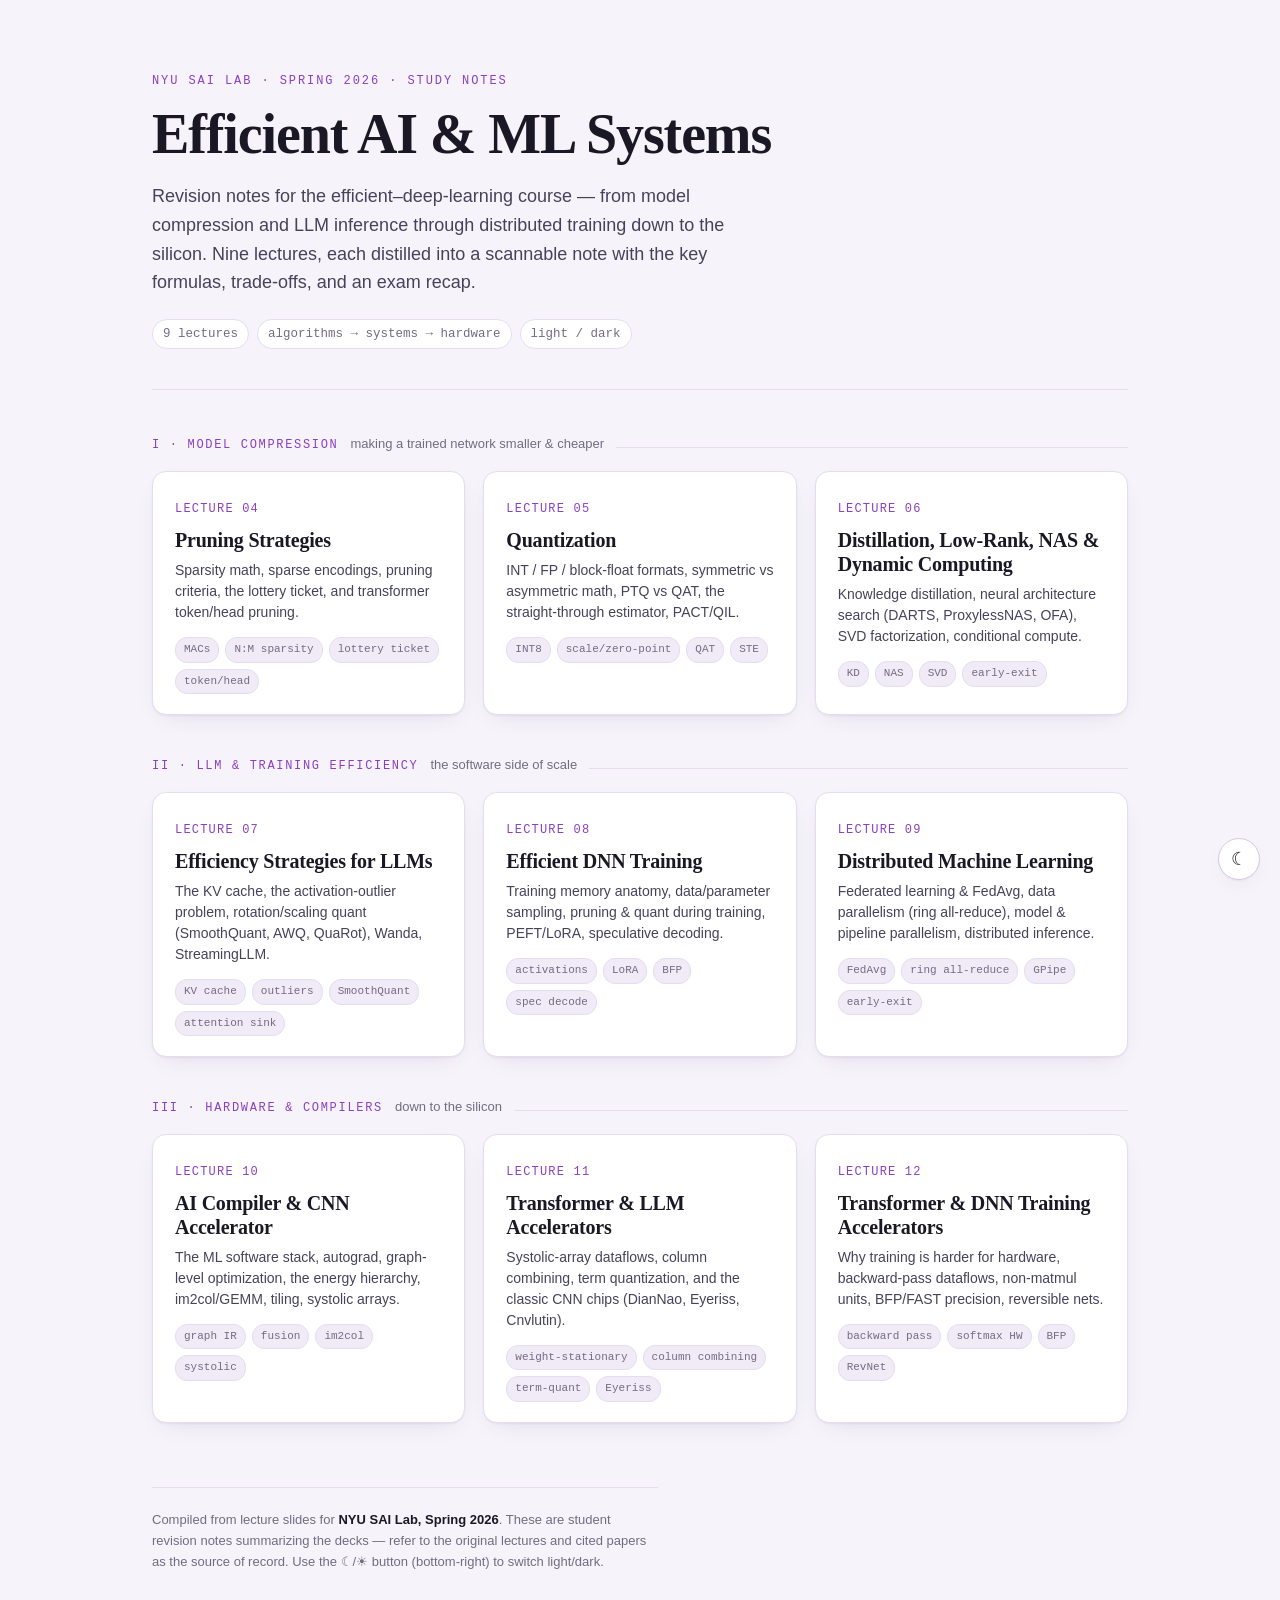
==== index.html @ 50478250 "Add Efficient AI & ML Systems study notes (Lectures 04-12) Nine self-contained HTML study notes with" ====
<!doctype html>
<html lang="en">
<head>
<meta charset="utf-8">
<meta name="viewport" content="width=device-width, initial-scale=1">
<title>Efficient AI Systems — Study Notes</title>
<link rel="stylesheet" href="style.css">
<style>
  .grp { margin: 40px 0 16px; display: flex; align-items: baseline; gap: 12px; }
  .grp .gl {
    font-family: var(--mono); font-size: 12px; letter-spacing: .14em; text-transform: uppercase;
    color: var(--accent-2);
  }
  .grp .gd { font-size: 13px; color: var(--muted); }
  .grp::after { content: ""; flex: 1; height: 1px; background: var(--border); }
  .foot { margin-top: 64px; padding-top: 22px; border-top: 1px solid var(--border); font-size: 13px; color: var(--muted); max-width: 70ch; }
</style>
</head>
<body>
<div class="index-wrap">
  <header class="index-hero">
    <p class="eyebrow">NYU SAI Lab · Spring 2026 · Study Notes</p>
    <h1>Efficient AI &amp; ML Systems</h1>
    <p class="sub">Revision notes for the efficient–deep-learning course — from model compression and LLM inference through distributed training down to the silicon. Nine lectures, each distilled into a scannable note with the key formulas, trade-offs, and an exam recap.</p>
    <div class="meta-row">
      <span class="chip">9 lectures</span>
      <span class="chip">algorithms → systems → hardware</span>
      <span class="chip">light / dark</span>
    </div>
  </header>

  <div class="grp"><span class="gl">I · Model Compression</span><span class="gd">making a trained network smaller &amp; cheaper</span></div>
  <div class="lec-grid">
    <a class="lec-card" href="lecture-04.html">
      <span class="lnum">Lecture 04</span>
      <h3>Pruning Strategies</h3>
      <p>Sparsity math, sparse encodings, pruning criteria, the lottery ticket, and transformer token/head pruning.</p>
      <div class="topics"><span>MACs</span><span>N:M sparsity</span><span>lottery ticket</span><span>token/head</span></div>
    </a>
    <a class="lec-card" href="lecture-05.html">
      <span class="lnum">Lecture 05</span>
      <h3>Quantization</h3>
      <p>INT / FP / block-float formats, symmetric vs asymmetric math, PTQ vs QAT, the straight-through estimator, PACT/QIL.</p>
      <div class="topics"><span>INT8</span><span>scale/zero-point</span><span>QAT</span><span>STE</span></div>
    </a>
    <a class="lec-card" href="lecture-06.html">
      <span class="lnum">Lecture 06</span>
      <h3>Distillation, Low-Rank, NAS &amp; Dynamic Computing</h3>
      <p>Knowledge distillation, neural architecture search (DARTS, ProxylessNAS, OFA), SVD factorization, conditional compute.</p>
      <div class="topics"><span>KD</span><span>NAS</span><span>SVD</span><span>early-exit</span></div>
    </a>
  </div>

  <div class="grp"><span class="gl">II · LLM &amp; Training Efficiency</span><span class="gd">the software side of scale</span></div>
  <div class="lec-grid">
    <a class="lec-card" href="lecture-07.html">
      <span class="lnum">Lecture 07</span>
      <h3>Efficiency Strategies for LLMs</h3>
      <p>The KV cache, the activation-outlier problem, rotation/scaling quant (SmoothQuant, AWQ, QuaRot), Wanda, StreamingLLM.</p>
      <div class="topics"><span>KV cache</span><span>outliers</span><span>SmoothQuant</span><span>attention sink</span></div>
    </a>
    <a class="lec-card" href="lecture-08.html">
      <span class="lnum">Lecture 08</span>
      <h3>Efficient DNN Training</h3>
      <p>Training memory anatomy, data/parameter sampling, pruning &amp; quant during training, PEFT/LoRA, speculative decoding.</p>
      <div class="topics"><span>activations</span><span>LoRA</span><span>BFP</span><span>spec decode</span></div>
    </a>
    <a class="lec-card" href="lecture-09.html">
      <span class="lnum">Lecture 09</span>
      <h3>Distributed Machine Learning</h3>
      <p>Federated learning &amp; FedAvg, data parallelism (ring all-reduce), model &amp; pipeline parallelism, distributed inference.</p>
      <div class="topics"><span>FedAvg</span><span>ring all-reduce</span><span>GPipe</span><span>early-exit</span></div>
    </a>
  </div>

  <div class="grp"><span class="gl">III · Hardware &amp; Compilers</span><span class="gd">down to the silicon</span></div>
  <div class="lec-grid">
    <a class="lec-card" href="lecture-10.html">
      <span class="lnum">Lecture 10</span>
      <h3>AI Compiler &amp; CNN Accelerator</h3>
      <p>The ML software stack, autograd, graph-level optimization, the energy hierarchy, im2col/GEMM, tiling, systolic arrays.</p>
      <div class="topics"><span>graph IR</span><span>fusion</span><span>im2col</span><span>systolic</span></div>
    </a>
    <a class="lec-card" href="lecture-11.html">
      <span class="lnum">Lecture 11</span>
      <h3>Transformer &amp; LLM Accelerators</h3>
      <p>Systolic-array dataflows, column combining, term quantization, and the classic CNN chips (DianNao, Eyeriss, Cnvlutin).</p>
      <div class="topics"><span>weight-stationary</span><span>column combining</span><span>term-quant</span><span>Eyeriss</span></div>
    </a>
    <a class="lec-card" href="lecture-12.html">
      <span class="lnum">Lecture 12</span>
      <h3>Transformer &amp; DNN Training Accelerators</h3>
      <p>Why training is harder for hardware, backward-pass dataflows, non-matmul units, BFP/FAST precision, reversible nets.</p>
      <div class="topics"><span>backward pass</span><span>softmax HW</span><span>BFP</span><span>RevNet</span></div>
    </a>
  </div>

  <p class="foot">
    Compiled from lecture slides for <strong>NYU SAI Lab, Spring 2026</strong>. These are student revision notes summarizing the decks — refer to the original lectures and cited papers as the source of record. Use the ☾/☀ button (bottom-right) to switch light/dark.
  </p>
</div>
<script src="theme.js"></script>
</body>
</html>
---- style.css ----
/* ============================================================
   ML Systems Study Notes — shared stylesheet
   NYU SAI Lab · Spring 2026
   ============================================================ */

:root {
  --bg: #f6f4fa;
  --surface: #ffffff;
  --surface-2: #f0ebf7;
  --ink: #1b1826;
  --ink-soft: #47425a;
  --muted: #726c82;
  --border: #e4ddef;
  --border-strong: #d3c9e5;
  --accent: #57068c;
  --accent-2: #8b3fc0;
  --accent-wash: #f3ecfa;
  --good: #157a52;
  --good-wash: #e7f5ee;
  --bad: #b8362a;
  --bad-wash: #fbecea;
  --warn: #9a6608;
  --warn-wash: #fbf2e2;
  --code-bg: #f4f1f9;
  --shadow: 0 1px 2px rgba(30,10,60,.05), 0 8px 24px -12px rgba(60,20,110,.18);
  --serif: "Charter", "Bitstream Charter", "Sitka Text", Cambria, "PT Serif", Georgia, serif;
  --sans: -apple-system, BlinkMacSystemFont, "Segoe UI", Roboto, "Helvetica Neue", Arial, sans-serif;
  --mono: ui-monospace, "SF Mono", "JetBrains Mono", Menlo, Consolas, monospace;
}
@media (prefers-color-scheme: dark) {
  :root {
    --bg: #120f19; --surface: #1b1725; --surface-2: #241f33; --ink: #ece8f4;
    --ink-soft: #bcb5cc; --muted: #8b8499; --border: #2e2740; --border-strong: #3d3453;
    --accent: #c79ae8; --accent-2: #a875d6; --accent-wash: #241a33;
    --good: #54c790; --good-wash: #16281f; --bad: #f0796c; --bad-wash: #2c1a18;
    --warn: #e2ab52; --warn-wash: #2a2113; --code-bg: #221d30;
    --shadow: 0 1px 2px rgba(0,0,0,.3), 0 12px 30px -14px rgba(0,0,0,.6);
  }
}
:root[data-theme="light"] {
  --bg: #f6f4fa; --surface: #ffffff; --surface-2: #f0ebf7; --ink: #1b1826;
  --ink-soft: #47425a; --muted: #726c82; --border: #e4ddef; --border-strong: #d3c9e5;
  --accent: #57068c; --accent-2: #8b3fc0; --accent-wash: #f3ecfa;
  --good: #157a52; --good-wash: #e7f5ee; --bad: #b8362a; --bad-wash: #fbecea;
  --warn: #9a6608; --warn-wash: #fbf2e2; --code-bg: #f4f1f9;
  --shadow: 0 1px 2px rgba(30,10,60,.05), 0 8px 24px -12px rgba(60,20,110,.18);
}
:root[data-theme="dark"] {
  --bg: #120f19; --surface: #1b1725; --surface-2: #241f33; --ink: #ece8f4;
  --ink-soft: #bcb5cc; --muted: #8b8499; --border: #2e2740; --border-strong: #3d3453;
  --accent: #c79ae8; --accent-2: #a875d6; --accent-wash: #241a33;
  --good: #54c790; --good-wash: #16281f; --bad: #f0796c; --bad-wash: #2c1a18;
  --warn: #e2ab52; --warn-wash: #2a2113; --code-bg: #221d30;
  --shadow: 0 1px 2px rgba(0,0,0,.3), 0 12px 30px -14px rgba(0,0,0,.6);
}

* { box-sizing: border-box; }
html { scroll-behavior: smooth; }
@media (prefers-reduced-motion: reduce) { html { scroll-behavior: auto; } }
body {
  margin: 0; background: var(--bg); color: var(--ink);
  font-family: var(--sans); line-height: 1.6; -webkit-font-smoothing: antialiased;
}

/* ---------- Layout ---------- */
.wrap {
  display: grid; grid-template-columns: 232px minmax(0, 1fr);
  gap: 48px; max-width: 1140px; margin: 0 auto; padding: 0 32px 96px;
}
main { padding-top: 40px; max-width: 760px; }

/* ---------- Table of contents ---------- */
nav.toc {
  position: sticky; top: 0; align-self: start; height: 100vh; overflow-y: auto;
  padding: 28px 0 40px; font-size: 13px;
}
nav.toc a.home {
  display: inline-block; font-family: var(--mono); font-size: 12px; color: var(--muted);
  text-decoration: none; margin-bottom: 18px; padding: 5px 0; border: none;
}
nav.toc a.home:hover { color: var(--accent); }
nav.toc .brand {
  font-family: var(--serif); font-weight: 700; color: var(--accent);
  font-size: 15px; letter-spacing: .01em; margin-bottom: 20px; line-height: 1.3;
}
nav.toc a {
  display: block; color: var(--muted); text-decoration: none;
  padding: 5px 0 5px 14px; border-left: 2px solid var(--border);
  transition: color .15s, border-color .15s;
}
nav.toc a:hover { color: var(--accent); border-left-color: var(--accent-2); }
nav.toc a .n {
  font-family: var(--mono); font-size: 11px; color: var(--accent-2);
  margin-right: 7px; font-variant-numeric: tabular-nums;
}
nav.toc a.sub { padding-left: 30px; font-size: 12px; border-left-color: transparent; }

/* ---------- Masthead ---------- */
header.mast { margin-bottom: 44px; }
.eyebrow {
  font-family: var(--mono); font-size: 12px; letter-spacing: .16em;
  text-transform: uppercase; color: var(--accent-2); margin: 0 0 14px;
}
header.mast h1 {
  font-family: var(--serif); font-weight: 700; font-size: clamp(30px, 5vw, 44px);
  line-height: 1.08; margin: 0 0 16px; letter-spacing: -.01em; text-wrap: balance;
}
header.mast .sub { font-size: 17px; color: var(--ink-soft); max-width: 62ch; margin: 0 0 20px; }
.meta-row { display: flex; flex-wrap: wrap; gap: 8px; font-size: 12.5px; }
.chip {
  font-family: var(--mono); background: var(--surface); border: 1px solid var(--border);
  color: var(--muted); padding: 4px 10px; border-radius: 20px;
}

/* ---------- Sections ---------- */
section { margin-top: 56px; scroll-margin-top: 24px; }
.sec-head { display: flex; align-items: baseline; gap: 14px; margin-bottom: 8px; }
.sec-head .num {
  font-family: var(--mono); font-size: 14px; font-weight: 600; color: #fff;
  background: var(--accent); width: 30px; height: 30px; border-radius: 8px;
  display: grid; place-items: center; flex: none; box-shadow: var(--shadow);
}
:root[data-theme="dark"] .sec-head .num { color: #1b1725; }
@media (prefers-color-scheme: dark) { :root:not([data-theme="light"]) .sec-head .num { color: #1b1725; } }
h2 {
  font-family: var(--serif); font-size: 27px; font-weight: 700; margin: 0;
  letter-spacing: -.01em; line-height: 1.15; text-wrap: balance;
}
.sec-head + .lede { color: var(--ink-soft); font-size: 16px; margin: 4px 0 24px 44px; }
h3 {
  font-family: var(--sans); font-size: 18px; font-weight: 650; margin: 34px 0 10px;
  letter-spacing: -.005em; color: var(--ink);
}
h3 .tag {
  font-family: var(--mono); font-size: 11px; font-weight: 500; color: var(--accent-2);
  background: var(--accent-wash); padding: 2px 8px; border-radius: 5px; margin-left: 8px;
  vertical-align: middle; letter-spacing: .02em;
}
p { margin: 12px 0; }
a.cite { color: var(--accent); text-decoration: none; border-bottom: 1px dotted var(--accent-2); }
strong { font-weight: 650; color: var(--ink); }
em.term { font-style: normal; font-weight: 600; color: var(--accent); }

ul.clean { list-style: none; padding: 0; margin: 14px 0; }
ul.clean > li { position: relative; padding-left: 22px; margin: 9px 0; color: var(--ink-soft); }
ul.clean > li::before {
  content: ""; position: absolute; left: 4px; top: 11px; width: 6px; height: 6px;
  border-radius: 50%; background: var(--accent-2);
}
ul.clean > li strong { color: var(--ink); }

/* ---------- Formula block ---------- */
.formula {
  background: var(--code-bg); border: 1px solid var(--border); border-radius: 10px;
  padding: 16px 18px; margin: 18px 0; font-family: var(--mono); font-size: 15px;
  overflow-x: auto; display: flex; align-items: center; gap: 14px;
}
.formula .eq { color: var(--ink); white-space: nowrap; }
.formula .lbl {
  font-family: var(--sans); font-size: 12px; color: var(--muted);
  margin-left: auto; text-align: right; white-space: nowrap;
}
.formula sub, .formula sup { font-size: .72em; }
var { font-style: italic; font-family: var(--serif); }

/* ---------- Callouts ---------- */
.call {
  border-radius: 10px; padding: 14px 18px; margin: 18px 0;
  border: 1px solid var(--border); background: var(--surface); box-shadow: var(--shadow);
}
.call .k {
  font-family: var(--mono); font-size: 11px; letter-spacing: .1em; text-transform: uppercase;
  display: block; margin-bottom: 6px; font-weight: 600;
}
.call p:first-of-type { margin-top: 0; }
.call p:last-child { margin-bottom: 0; }
.call.key { border-left: 3px solid var(--accent); }
.call.key .k { color: var(--accent); }
.call.good { border-left: 3px solid var(--good); background: var(--good-wash); }
.call.good .k { color: var(--good); }
.call.bad { border-left: 3px solid var(--bad); background: var(--bad-wash); }
.call.bad .k { color: var(--bad); }
.call.warn { border-left: 3px solid var(--warn); background: var(--warn-wash); }
.call.warn .k { color: var(--warn); }

/* ---------- Tables ---------- */
.tbl-scroll { overflow-x: auto; margin: 20px 0; border-radius: 10px; border: 1px solid var(--border); box-shadow: var(--shadow); }
table { border-collapse: collapse; width: 100%; font-size: 13.5px; background: var(--surface); }
th, td { text-align: left; padding: 11px 14px; border-bottom: 1px solid var(--border); vertical-align: top; }
thead th {
  background: var(--surface-2); color: var(--ink); font-weight: 650; font-size: 12px;
  letter-spacing: .02em; position: sticky; top: 0;
}
tbody tr:last-child td { border-bottom: none; }
td code, .formula code { font-family: var(--mono); }
td .mono { font-family: var(--mono); font-size: 12.5px; color: var(--accent); white-space: nowrap; }
tbody tr:hover { background: var(--surface-2); }

/* ---------- Sparsity-style spectrum bar ---------- */
.spectrum { margin: 22px 0; }
.spectrum .bar { display: flex; height: 12px; border-radius: 6px; overflow: hidden; border: 1px solid var(--border); }
.spectrum .bar span { flex: 1; }
.spectrum .labels { display: flex; margin-top: 8px; font-size: 11px; }
.spectrum .labels div { flex: 1; color: var(--muted); }
.spectrum .labels div b { display: block; color: var(--ink); font-size: 12px; font-family: var(--mono); }

/* ---------- Cards ---------- */
.cards { display: grid; grid-template-columns: repeat(auto-fit, minmax(210px, 1fr)); gap: 14px; margin: 20px 0; }
.card { background: var(--surface); border: 1px solid var(--border); border-radius: 12px; padding: 16px 18px; box-shadow: var(--shadow); }
.card .q { font-family: var(--serif); font-weight: 700; font-size: 16px; margin: 0 0 6px; color: var(--accent); }
.card p { margin: 0; font-size: 14px; color: var(--ink-soft); }

hr.rule { border: none; border-top: 1px solid var(--border); margin: 0; }
footer { margin-top: 64px; padding-top: 20px; border-top: 1px solid var(--border); font-size: 13px; color: var(--muted); }

/* ---------- Floating theme toggle ---------- */
#theme-toggle {
  position: fixed; bottom: 20px; right: 20px; z-index: 50;
  width: 42px; height: 42px; border-radius: 50%; cursor: pointer;
  border: 1px solid var(--border-strong); background: var(--surface); color: var(--ink);
  font-size: 18px; display: grid; place-items: center; box-shadow: var(--shadow);
  transition: transform .15s;
}
#theme-toggle:hover { transform: scale(1.08); }
#theme-toggle:focus-visible { outline: 2px solid var(--accent); outline-offset: 2px; }

/* ============================================================
   Index / landing page
   ============================================================ */
.index-wrap { max-width: 1040px; margin: 0 auto; padding: 0 32px 100px; }
.index-hero { padding: 72px 0 40px; border-bottom: 1px solid var(--border); margin-bottom: 44px; }
.index-hero h1 {
  font-family: var(--serif); font-weight: 700; font-size: clamp(34px, 6vw, 56px);
  line-height: 1.05; margin: 14px 0 18px; letter-spacing: -.02em; text-wrap: balance;
}
.index-hero .sub { font-size: 18px; color: var(--ink-soft); max-width: 60ch; margin: 0 0 22px; }

.lec-grid { display: grid; grid-template-columns: repeat(auto-fill, minmax(300px, 1fr)); gap: 18px; }
a.lec-card {
  display: block; text-decoration: none; color: inherit; position: relative;
  background: var(--surface); border: 1px solid var(--border); border-radius: 14px;
  padding: 22px 22px 20px; box-shadow: var(--shadow);
  transition: transform .16s, border-color .16s, box-shadow .16s;
  overflow: hidden;
}
a.lec-card::before {
  content: ""; position: absolute; left: 0; top: 0; bottom: 0; width: 3px;
  background: var(--accent); opacity: .0; transition: opacity .16s;
}
a.lec-card:hover { transform: translateY(-3px); border-color: var(--border-strong); }
a.lec-card:hover::before { opacity: 1; }
a.lec-card .lnum {
  font-family: var(--mono); font-size: 12px; color: var(--accent-2);
  letter-spacing: .1em; text-transform: uppercase;
}
a.lec-card h3 {
  font-family: var(--serif); font-size: 20px; font-weight: 700; margin: 8px 0 8px;
  color: var(--ink); line-height: 1.2; letter-spacing: -.01em;
}
a.lec-card p { margin: 0 0 14px; font-size: 14px; color: var(--ink-soft); line-height: 1.5; }
a.lec-card .topics { display: flex; flex-wrap: wrap; gap: 6px; }
a.lec-card .topics span {
  font-family: var(--mono); font-size: 11px; color: var(--muted);
  background: var(--surface-2); border: 1px solid var(--border); padding: 3px 8px; border-radius: 12px;
}

/* ---------- Responsive ---------- */
@media (max-width: 860px) {
  .wrap { grid-template-columns: 1fr; gap: 0; padding: 0 20px 64px; }
  nav.toc { display: none; }
  main { padding-top: 24px; }
  .index-wrap { padding: 0 20px 64px; }
  .index-hero { padding: 48px 0 32px; }
}
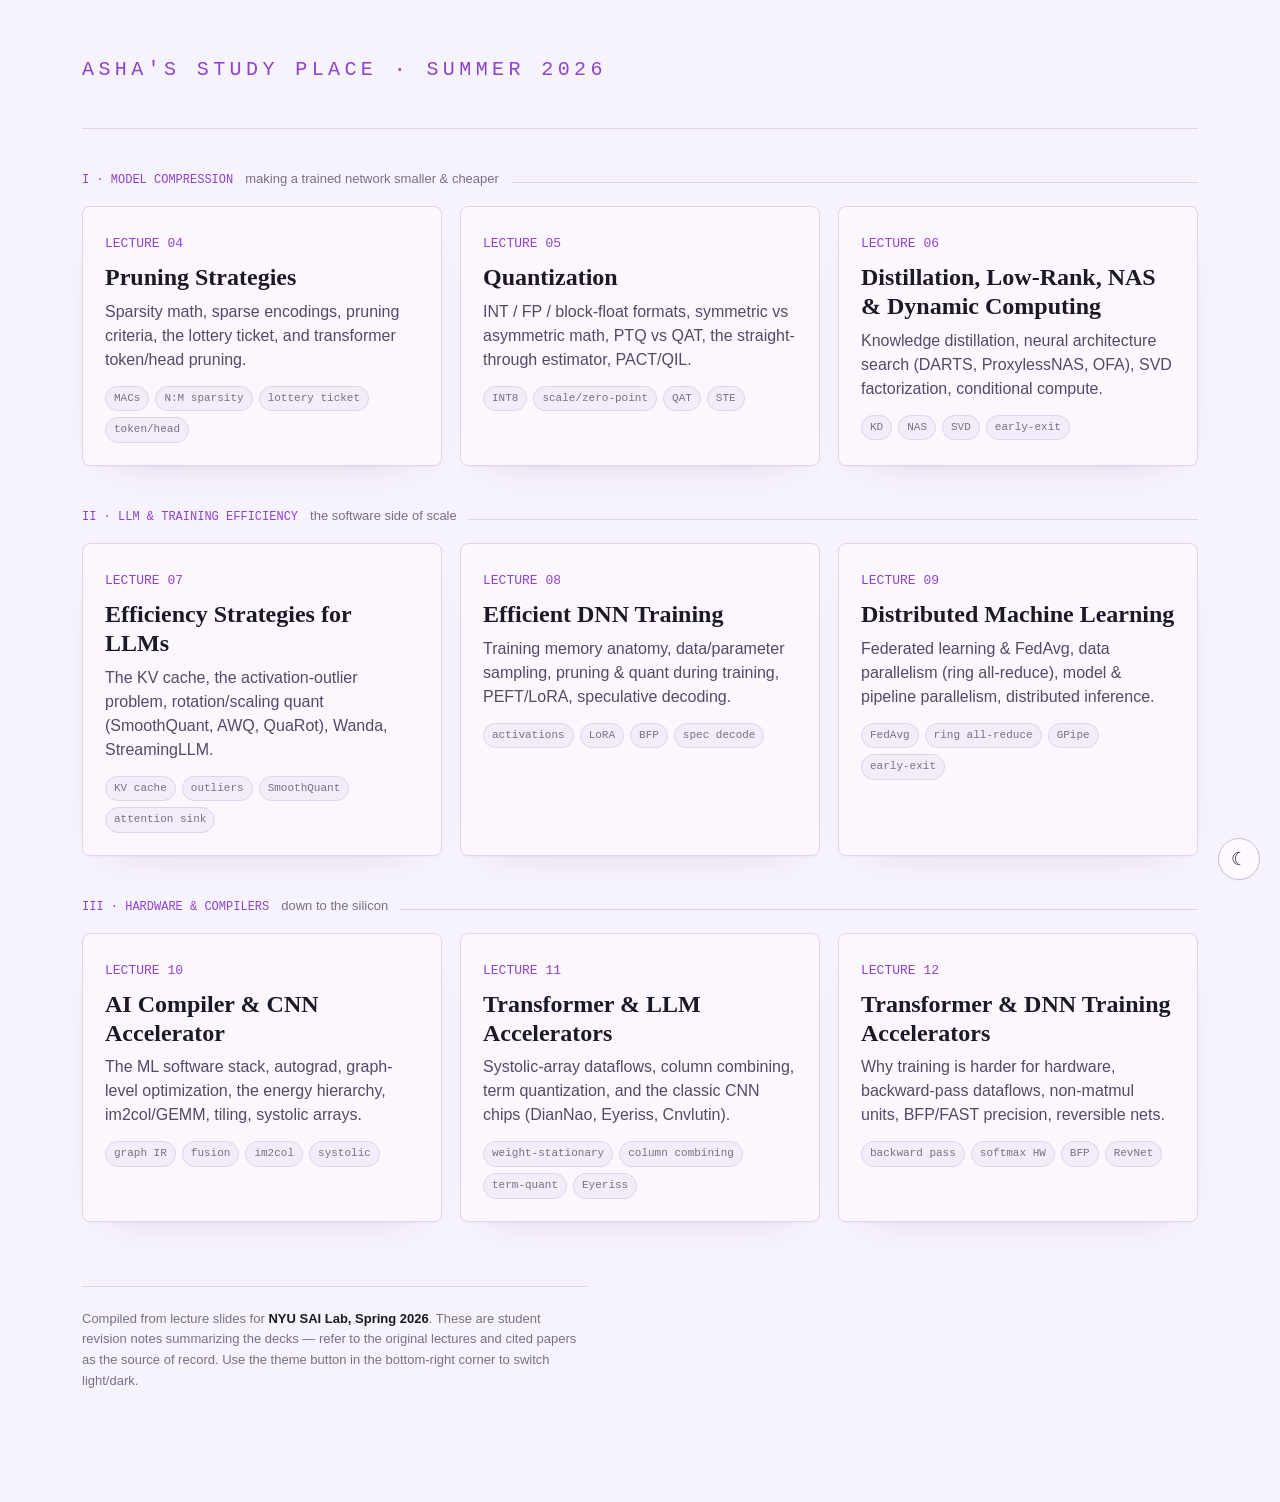
==== commit d23cbaaf: "Polish Asha study place site" ====
--- a/index.html
+++ b/index.html
@@ -3,12 +3,12 @@
 <head>
 <meta charset="utf-8">
 <meta name="viewport" content="width=device-width, initial-scale=1">
-<title>Efficient AI Systems — Study Notes</title>
+<title>Asha's Study Place — Efficient AI Systems</title>
 <link rel="stylesheet" href="style.css">
 <style>
   .grp { margin: 40px 0 16px; display: flex; align-items: baseline; gap: 12px; }
   .grp .gl {
-    font-family: var(--mono); font-size: 12px; letter-spacing: .14em; text-transform: uppercase;
+    font-family: var(--mono); font-size: 12px; letter-spacing: 0; text-transform: uppercase;
     color: var(--accent-2);
   }
   .grp .gd { font-size: 13px; color: var(--muted); }
@@ -19,14 +19,7 @@
 <body>
 <div class="index-wrap">
   <header class="index-hero">
-    <p class="eyebrow">NYU SAI Lab · Spring 2026 · Study Notes</p>
-    <h1>Efficient AI &amp; ML Systems</h1>
-    <p class="sub">Revision notes for the efficient–deep-learning course — from model compression and LLM inference through distributed training down to the silicon. Nine lectures, each distilled into a scannable note with the key formulas, trade-offs, and an exam recap.</p>
-    <div class="meta-row">
-      <span class="chip">9 lectures</span>
-      <span class="chip">algorithms → systems → hardware</span>
-      <span class="chip">light / dark</span>
-    </div>
+    <p class="eyebrow">Asha's Study Place · Summer 2026</p>
   </header>
 
   <div class="grp"><span class="gl">I · Model Compression</span><span class="gd">making a trained network smaller &amp; cheaper</span></div>
@@ -96,7 +89,7 @@
   </div>
 
   <p class="foot">
-    Compiled from lecture slides for <strong>NYU SAI Lab, Spring 2026</strong>. These are student revision notes summarizing the decks — refer to the original lectures and cited papers as the source of record. Use the ☾/☀ button (bottom-right) to switch light/dark.
+    Compiled from lecture slides for <strong>NYU SAI Lab, Spring 2026</strong>. These are student revision notes summarizing the decks — refer to the original lectures and cited papers as the source of record. Use the theme button in the bottom-right corner to switch light/dark.
   </p>
 </div>
 <script src="theme.js"></script>
--- a/style.css
+++ b/style.css
@@ -1,274 +1,673 @@
-/* ============================================================
-   ML Systems Study Notes — shared stylesheet
-   NYU SAI Lab · Spring 2026
-   ============================================================ */
+/* Asha's Study Place - shared stylesheet */
 
 :root {
-  --bg: #f6f4fa;
-  --surface: #ffffff;
-  --surface-2: #f0ebf7;
-  --ink: #1b1826;
-  --ink-soft: #47425a;
-  --muted: #726c82;
-  --border: #e4ddef;
-  --border-strong: #d3c9e5;
-  --accent: #57068c;
-  --accent-2: #8b3fc0;
-  --accent-wash: #f3ecfa;
-  --good: #157a52;
-  --good-wash: #e7f5ee;
-  --bad: #b8362a;
-  --bad-wash: #fbecea;
-  --warn: #9a6608;
-  --warn-wash: #fbf2e2;
-  --code-bg: #f4f1f9;
-  --shadow: 0 1px 2px rgba(30,10,60,.05), 0 8px 24px -12px rgba(60,20,110,.18);
+  --bg: #f7f3fc;
+  --surface: #fffaff;
+  --surface-2: #f0eaf8;
+  --ink: #1b1828;
+  --ink-soft: #514b65;
+  --muted: #777087;
+  --border: #dfd4ec;
+  --border-strong: #cbb8e2;
+  --accent: #5e009d;
+  --accent-2: #8e43cf;
+  --accent-wash: #eee4fa;
+  --good: #257354;
+  --good-wash: #e7f1eb;
+  --bad: #a14458;
+  --bad-wash: #f4e6eb;
+  --warn: #906714;
+  --warn-wash: #f5edd8;
+  --code-bg: #f0eaf7;
+  --shadow: 0 1px 2px rgba(47, 25, 80, .04), 0 18px 42px -34px rgba(65, 29, 105, .28);
   --serif: "Charter", "Bitstream Charter", "Sitka Text", Cambria, "PT Serif", Georgia, serif;
   --sans: -apple-system, BlinkMacSystemFont, "Segoe UI", Roboto, "Helvetica Neue", Arial, sans-serif;
   --mono: ui-monospace, "SF Mono", "JetBrains Mono", Menlo, Consolas, monospace;
 }
+
 @media (prefers-color-scheme: dark) {
   :root {
-    --bg: #120f19; --surface: #1b1725; --surface-2: #241f33; --ink: #ece8f4;
-    --ink-soft: #bcb5cc; --muted: #8b8499; --border: #2e2740; --border-strong: #3d3453;
-    --accent: #c79ae8; --accent-2: #a875d6; --accent-wash: #241a33;
-    --good: #54c790; --good-wash: #16281f; --bad: #f0796c; --bad-wash: #2c1a18;
-    --warn: #e2ab52; --warn-wash: #2a2113; --code-bg: #221d30;
-    --shadow: 0 1px 2px rgba(0,0,0,.3), 0 12px 30px -14px rgba(0,0,0,.6);
+    --bg: #171321;
+    --surface: #211b2e;
+    --surface-2: #2c243d;
+    --ink: #f4effb;
+    --ink-soft: #d2c7e0;
+    --muted: #a79bb8;
+    --border: #3a304d;
+    --border-strong: #55436f;
+    --accent: #cf9cff;
+    --accent-2: #a968e8;
+    --accent-wash: #322342;
+    --good: #8bd7a8;
+    --good-wash: #1f3528;
+    --bad: #ef8aa1;
+    --bad-wash: #3b222c;
+    --warn: #e8c870;
+    --warn-wash: #342b18;
+    --code-bg: #2a2238;
+    --shadow: 0 1px 2px rgba(0, 0, 0, .35), 0 18px 36px -24px rgba(0, 0, 0, .7);
   }
 }
+
 :root[data-theme="light"] {
-  --bg: #f6f4fa; --surface: #ffffff; --surface-2: #f0ebf7; --ink: #1b1826;
-  --ink-soft: #47425a; --muted: #726c82; --border: #e4ddef; --border-strong: #d3c9e5;
-  --accent: #57068c; --accent-2: #8b3fc0; --accent-wash: #f3ecfa;
-  --good: #157a52; --good-wash: #e7f5ee; --bad: #b8362a; --bad-wash: #fbecea;
-  --warn: #9a6608; --warn-wash: #fbf2e2; --code-bg: #f4f1f9;
-  --shadow: 0 1px 2px rgba(30,10,60,.05), 0 8px 24px -12px rgba(60,20,110,.18);
-}
+  --bg: #f7f3fc;
+  --surface: #fffaff;
+  --surface-2: #f0eaf8;
+  --ink: #1b1828;
+  --ink-soft: #514b65;
+  --muted: #777087;
+  --border: #dfd4ec;
+  --border-strong: #cbb8e2;
+  --accent: #5e009d;
+  --accent-2: #8e43cf;
+  --accent-wash: #eee4fa;
+  --good: #257354;
+  --good-wash: #e7f1eb;
+  --bad: #a14458;
+  --bad-wash: #f4e6eb;
+  --warn: #906714;
+  --warn-wash: #f5edd8;
+  --code-bg: #f0eaf7;
+  --shadow: 0 1px 2px rgba(47, 25, 80, .04), 0 18px 42px -34px rgba(65, 29, 105, .28);
+}
+
 :root[data-theme="dark"] {
-  --bg: #120f19; --surface: #1b1725; --surface-2: #241f33; --ink: #ece8f4;
-  --ink-soft: #bcb5cc; --muted: #8b8499; --border: #2e2740; --border-strong: #3d3453;
-  --accent: #c79ae8; --accent-2: #a875d6; --accent-wash: #241a33;
-  --good: #54c790; --good-wash: #16281f; --bad: #f0796c; --bad-wash: #2c1a18;
-  --warn: #e2ab52; --warn-wash: #2a2113; --code-bg: #221d30;
-  --shadow: 0 1px 2px rgba(0,0,0,.3), 0 12px 30px -14px rgba(0,0,0,.6);
+  --bg: #171321;
+  --surface: #211b2e;
+  --surface-2: #2c243d;
+  --ink: #f4effb;
+  --ink-soft: #d2c7e0;
+  --muted: #a79bb8;
+  --border: #3a304d;
+  --border-strong: #55436f;
+  --accent: #cf9cff;
+  --accent-2: #a968e8;
+  --accent-wash: #322342;
+  --good: #8bd7a8;
+  --good-wash: #1f3528;
+  --bad: #ef8aa1;
+  --bad-wash: #3b222c;
+  --warn: #e8c870;
+  --warn-wash: #342b18;
+  --code-bg: #2a2238;
+  --shadow: 0 1px 2px rgba(0, 0, 0, .35), 0 18px 36px -24px rgba(0, 0, 0, .7);
 }
 
 * { box-sizing: border-box; }
-html { scroll-behavior: smooth; }
-@media (prefers-reduced-motion: reduce) { html { scroll-behavior: auto; } }
+
+html {
+  scroll-behavior: smooth;
+  background: var(--bg);
+}
+
+@media (prefers-reduced-motion: reduce) {
+  html { scroll-behavior: auto; }
+}
+
 body {
-  margin: 0; background: var(--bg); color: var(--ink);
-  font-family: var(--sans); line-height: 1.6; -webkit-font-smoothing: antialiased;
-}
-
-/* ---------- Layout ---------- */
+  margin: 0;
+  color: var(--ink);
+  font-family: var(--sans);
+  line-height: 1.6;
+  background: var(--bg);
+  -webkit-font-smoothing: antialiased;
+}
+
+a { color: inherit; }
+strong { color: var(--ink); font-weight: 650; }
+em.term { color: var(--accent); font-style: normal; font-weight: 650; }
+p { margin: 12px 0; }
+var { font-family: var(--serif); font-style: italic; }
+
+main p {
+  font-size: 22px;
+  line-height: 1.62;
+}
+
 .wrap {
-  display: grid; grid-template-columns: 232px minmax(0, 1fr);
-  gap: 48px; max-width: 1140px; margin: 0 auto; padding: 0 32px 96px;
-}
-main { padding-top: 40px; max-width: 760px; }
-
-/* ---------- Table of contents ---------- */
+  display: grid;
+  grid-template-columns: 300px minmax(0, 1fr);
+  gap: 80px;
+  max-width: 1320px;
+  margin: 0 auto;
+  padding: 0 44px 112px;
+}
+
+main {
+  max-width: 920px;
+  padding-top: 46px;
+}
+
 nav.toc {
-  position: sticky; top: 0; align-self: start; height: 100vh; overflow-y: auto;
-  padding: 28px 0 40px; font-size: 13px;
-}
+  position: sticky;
+  top: 0;
+  align-self: start;
+  height: 100vh;
+  overflow-y: auto;
+  padding: 44px 0 40px;
+  font-size: 18px;
+}
+
 nav.toc a.home {
-  display: inline-block; font-family: var(--mono); font-size: 12px; color: var(--muted);
-  text-decoration: none; margin-bottom: 18px; padding: 5px 0; border: none;
-}
+  display: none;
+  align-items: center;
+  color: var(--muted);
+  text-decoration: none;
+  margin-bottom: 18px;
+  padding: 6px 0;
+}
+
 nav.toc a.home:hover { color: var(--accent); }
+
 nav.toc .brand {
-  font-family: var(--serif); font-weight: 700; color: var(--accent);
-  font-size: 15px; letter-spacing: .01em; margin-bottom: 20px; line-height: 1.3;
-}
+  max-width: 250px;
+  margin-bottom: 34px;
+  padding: 0;
+  border: 0;
+  background: transparent;
+  color: var(--accent);
+  font-family: var(--serif);
+  font-size: 22px;
+  font-weight: 700;
+  line-height: 1.22;
+}
+
 nav.toc a {
-  display: block; color: var(--muted); text-decoration: none;
-  padding: 5px 0 5px 14px; border-left: 2px solid var(--border);
-  transition: color .15s, border-color .15s;
-}
-nav.toc a:hover { color: var(--accent); border-left-color: var(--accent-2); }
+  display: block;
+  color: var(--muted);
+  text-decoration: none;
+  padding: 9px 0 9px 24px;
+  border-left: 3px solid var(--border);
+  transition: color .15s, border-color .15s, background-color .15s;
+}
+
+nav.toc a:hover {
+  color: var(--accent);
+  border-left-color: var(--accent);
+}
+
 nav.toc a .n {
-  font-family: var(--mono); font-size: 11px; color: var(--accent-2);
-  margin-right: 7px; font-variant-numeric: tabular-nums;
-}
-nav.toc a.sub { padding-left: 30px; font-size: 12px; border-left-color: transparent; }
-
-/* ---------- Masthead ---------- */
-header.mast { margin-bottom: 44px; }
+  margin-right: 10px;
+  color: var(--accent-2);
+  font-family: var(--mono);
+  font-size: 16px;
+  font-variant-numeric: tabular-nums;
+}
+
+nav.toc a.sub {
+  padding-left: 58px;
+  border-left-color: transparent;
+  font-size: 16px;
+}
+
+header.mast { margin-bottom: 260px; }
+
 .eyebrow {
-  font-family: var(--mono); font-size: 12px; letter-spacing: .16em;
-  text-transform: uppercase; color: var(--accent-2); margin: 0 0 14px;
-}
-header.mast h1 {
-  font-family: var(--serif); font-weight: 700; font-size: clamp(30px, 5vw, 44px);
-  line-height: 1.08; margin: 0 0 16px; letter-spacing: -.01em; text-wrap: balance;
-}
-header.mast .sub { font-size: 17px; color: var(--ink-soft); max-width: 62ch; margin: 0 0 20px; }
-.meta-row { display: flex; flex-wrap: wrap; gap: 8px; font-size: 12.5px; }
+  margin: 0 0 14px;
+  color: var(--accent-2);
+  font-family: var(--mono);
+  font-size: 20px;
+  letter-spacing: .22em;
+  text-transform: uppercase;
+}
+
+header.mast h1,
+.index-hero h1 {
+  margin: 0 0 16px;
+  font-family: var(--serif);
+  font-weight: 700;
+  line-height: 1.08;
+  letter-spacing: 0;
+  text-wrap: balance;
+}
+
+header.mast h1 { font-size: 84px; }
+
+header.mast .sub,
+.index-hero .sub {
+  max-width: 64ch;
+  margin: 0 0 20px;
+  color: var(--ink-soft);
+}
+
+header.mast .sub {
+  font-size: 27px;
+  line-height: 1.55;
+}
+
+.meta-row {
+  display: flex;
+  flex-wrap: wrap;
+  gap: 8px;
+  font-size: 18px;
+}
+
 .chip {
-  font-family: var(--mono); background: var(--surface); border: 1px solid var(--border);
-  color: var(--muted); padding: 4px 10px; border-radius: 20px;
-}
-
-/* ---------- Sections ---------- */
-section { margin-top: 56px; scroll-margin-top: 24px; }
-.sec-head { display: flex; align-items: baseline; gap: 14px; margin-bottom: 8px; }
+  padding: 8px 16px;
+  border: 1px solid var(--border);
+  border-radius: 999px;
+  background: rgba(255, 250, 255, .66);
+  color: var(--muted);
+  font-family: var(--mono);
+}
+
+section {
+  margin-top: 72px;
+  scroll-margin-top: 24px;
+}
+
+.sec-head {
+  display: flex;
+  align-items: baseline;
+  gap: 24px;
+  margin-bottom: 14px;
+}
+
 .sec-head .num {
-  font-family: var(--mono); font-size: 14px; font-weight: 600; color: #fff;
-  background: var(--accent); width: 30px; height: 30px; border-radius: 8px;
-  display: grid; place-items: center; flex: none; box-shadow: var(--shadow);
-}
-:root[data-theme="dark"] .sec-head .num { color: #1b1725; }
-@media (prefers-color-scheme: dark) { :root:not([data-theme="light"]) .sec-head .num { color: #1b1725; } }
+  display: grid;
+  place-items: center;
+  flex: none;
+  width: 32px;
+  height: 42px;
+  border-radius: 10px;
+  background: var(--accent);
+  color: var(--surface);
+  box-shadow: var(--shadow);
+  font-family: var(--mono);
+  font-size: 20px;
+  font-weight: 700;
+}
+
 h2 {
-  font-family: var(--serif); font-size: 27px; font-weight: 700; margin: 0;
-  letter-spacing: -.01em; line-height: 1.15; text-wrap: balance;
-}
-.sec-head + .lede { color: var(--ink-soft); font-size: 16px; margin: 4px 0 24px 44px; }
+  margin: 0;
+  color: var(--ink);
+  font-family: var(--serif);
+  font-size: 42px;
+  font-weight: 700;
+  line-height: 1.15;
+  letter-spacing: 0;
+  text-wrap: balance;
+}
+
+.sec-head + .lede {
+  margin: 4px 0 52px 66px;
+  color: var(--ink-soft);
+  font-size: 25px;
+  line-height: 1.55;
+}
+
 h3 {
-  font-family: var(--sans); font-size: 18px; font-weight: 650; margin: 34px 0 10px;
-  letter-spacing: -.005em; color: var(--ink);
-}
+  margin: 56px 0 18px;
+  color: var(--ink);
+  font-family: var(--sans);
+  font-size: 28px;
+  font-weight: 650;
+  letter-spacing: 0;
+}
+
 h3 .tag {
-  font-family: var(--mono); font-size: 11px; font-weight: 500; color: var(--accent-2);
-  background: var(--accent-wash); padding: 2px 8px; border-radius: 5px; margin-left: 8px;
-  vertical-align: middle; letter-spacing: .02em;
-}
-p { margin: 12px 0; }
-a.cite { color: var(--accent); text-decoration: none; border-bottom: 1px dotted var(--accent-2); }
-strong { font-weight: 650; color: var(--ink); }
-em.term { font-style: normal; font-weight: 600; color: var(--accent); }
-
-ul.clean { list-style: none; padding: 0; margin: 14px 0; }
-ul.clean > li { position: relative; padding-left: 22px; margin: 9px 0; color: var(--ink-soft); }
+  margin-left: 8px;
+  padding: 2px 8px;
+  border-radius: 6px;
+  background: var(--accent-wash);
+  color: var(--accent);
+  font-family: var(--mono);
+  font-size: 11px;
+  font-weight: 500;
+  letter-spacing: 0;
+  vertical-align: middle;
+}
+
+a.cite {
+  color: var(--accent);
+  text-decoration: none;
+  border-bottom: 1px dotted var(--accent);
+}
+
+ul.clean {
+  margin: 14px 0;
+  padding: 0;
+  list-style: none;
+}
+
+ul.clean > li {
+  position: relative;
+  margin: 9px 0;
+  padding-left: 22px;
+  color: var(--ink-soft);
+  font-size: 20px;
+  line-height: 1.55;
+}
+
 ul.clean > li::before {
-  content: ""; position: absolute; left: 4px; top: 11px; width: 6px; height: 6px;
-  border-radius: 50%; background: var(--accent-2);
-}
-ul.clean > li strong { color: var(--ink); }
-
-/* ---------- Formula block ---------- */
+  content: "";
+  position: absolute;
+  top: 11px;
+  left: 4px;
+  width: 6px;
+  height: 6px;
+  border-radius: 50%;
+  background: var(--accent-2);
+}
+
 .formula {
-  background: var(--code-bg); border: 1px solid var(--border); border-radius: 10px;
-  padding: 16px 18px; margin: 18px 0; font-family: var(--mono); font-size: 15px;
-  overflow-x: auto; display: flex; align-items: center; gap: 14px;
-}
-.formula .eq { color: var(--ink); white-space: nowrap; }
+  display: flex;
+  align-items: center;
+  gap: 14px;
+  overflow-x: auto;
+  margin: 18px 0;
+  padding: 18px 20px;
+  border: 1px solid var(--border);
+  border-radius: 8px;
+  background: rgba(255, 250, 255, .58);
+  font-family: var(--mono);
+  font-size: 17px;
+}
+
+.formula .eq {
+  color: var(--ink);
+  white-space: nowrap;
+}
+
 .formula .lbl {
-  font-family: var(--sans); font-size: 12px; color: var(--muted);
-  margin-left: auto; text-align: right; white-space: nowrap;
-}
-.formula sub, .formula sup { font-size: .72em; }
-var { font-style: italic; font-family: var(--serif); }
-
-/* ---------- Callouts ---------- */
+  margin-left: auto;
+  color: var(--muted);
+  font-family: var(--sans);
+  font-size: 12px;
+  text-align: right;
+  white-space: nowrap;
+}
+
+.formula sub,
+.formula sup { font-size: .72em; }
+
 .call {
-  border-radius: 10px; padding: 14px 18px; margin: 18px 0;
-  border: 1px solid var(--border); background: var(--surface); box-shadow: var(--shadow);
-}
+  margin: 18px 0;
+  padding: 14px 18px;
+  border: 1px solid var(--border);
+  border-radius: 8px;
+  background: rgba(255, 250, 255, .68);
+  box-shadow: var(--shadow);
+}
+
 .call .k {
-  font-family: var(--mono); font-size: 11px; letter-spacing: .1em; text-transform: uppercase;
-  display: block; margin-bottom: 6px; font-weight: 600;
-}
+  display: block;
+  margin-bottom: 6px;
+  font-family: var(--mono);
+  font-size: 11px;
+  font-weight: 700;
+  letter-spacing: 0;
+  text-transform: uppercase;
+}
+
 .call p:first-of-type { margin-top: 0; }
 .call p:last-child { margin-bottom: 0; }
-.call.key { border-left: 3px solid var(--accent); }
+.call.key { border-left: 4px solid var(--accent); }
 .call.key .k { color: var(--accent); }
-.call.good { border-left: 3px solid var(--good); background: var(--good-wash); }
+.call.good { border-left: 4px solid var(--good); background: var(--good-wash); }
 .call.good .k { color: var(--good); }
-.call.bad { border-left: 3px solid var(--bad); background: var(--bad-wash); }
+.call.bad { border-left: 4px solid var(--bad); background: var(--bad-wash); }
 .call.bad .k { color: var(--bad); }
-.call.warn { border-left: 3px solid var(--warn); background: var(--warn-wash); }
+.call.warn { border-left: 4px solid var(--warn); background: var(--warn-wash); }
 .call.warn .k { color: var(--warn); }
 
-/* ---------- Tables ---------- */
-.tbl-scroll { overflow-x: auto; margin: 20px 0; border-radius: 10px; border: 1px solid var(--border); box-shadow: var(--shadow); }
-table { border-collapse: collapse; width: 100%; font-size: 13.5px; background: var(--surface); }
-th, td { text-align: left; padding: 11px 14px; border-bottom: 1px solid var(--border); vertical-align: top; }
+.tbl-scroll {
+  overflow-x: auto;
+  margin: 20px 0;
+  border: 1px solid var(--border);
+  border-radius: 8px;
+  box-shadow: var(--shadow);
+}
+
+table {
+  width: 100%;
+  border-collapse: collapse;
+  background: var(--surface);
+  font-size: 16px;
+}
+
+th,
+td {
+  padding: 11px 14px;
+  border-bottom: 1px solid var(--border);
+  text-align: left;
+  vertical-align: top;
+}
+
 thead th {
-  background: var(--surface-2); color: var(--ink); font-weight: 650; font-size: 12px;
-  letter-spacing: .02em; position: sticky; top: 0;
-}
+  position: sticky;
+  top: 0;
+  background: var(--surface-2);
+  color: var(--ink);
+  font-size: 12px;
+  font-weight: 700;
+  letter-spacing: 0;
+}
+
 tbody tr:last-child td { border-bottom: none; }
-td code, .formula code { font-family: var(--mono); }
-td .mono { font-family: var(--mono); font-size: 12.5px; color: var(--accent); white-space: nowrap; }
-tbody tr:hover { background: var(--surface-2); }
-
-/* ---------- Sparsity-style spectrum bar ---------- */
+tbody tr:hover { background: color-mix(in srgb, var(--surface-2) 72%, transparent); }
+td code,
+.formula code { font-family: var(--mono); }
+
+td .mono,
+.mono {
+  color: var(--accent);
+  font-family: var(--mono);
+  font-size: 12.5px;
+}
+
+td .mono { white-space: nowrap; }
+
 .spectrum { margin: 22px 0; }
-.spectrum .bar { display: flex; height: 12px; border-radius: 6px; overflow: hidden; border: 1px solid var(--border); }
+
+.spectrum .bar {
+  display: flex;
+  height: 12px;
+  overflow: hidden;
+  border: 1px solid var(--border);
+  border-radius: 8px;
+}
+
 .spectrum .bar span { flex: 1; }
-.spectrum .labels { display: flex; margin-top: 8px; font-size: 11px; }
-.spectrum .labels div { flex: 1; color: var(--muted); }
-.spectrum .labels div b { display: block; color: var(--ink); font-size: 12px; font-family: var(--mono); }
-
-/* ---------- Cards ---------- */
-.cards { display: grid; grid-template-columns: repeat(auto-fit, minmax(210px, 1fr)); gap: 14px; margin: 20px 0; }
-.card { background: var(--surface); border: 1px solid var(--border); border-radius: 12px; padding: 16px 18px; box-shadow: var(--shadow); }
-.card .q { font-family: var(--serif); font-weight: 700; font-size: 16px; margin: 0 0 6px; color: var(--accent); }
-.card p { margin: 0; font-size: 14px; color: var(--ink-soft); }
-
-hr.rule { border: none; border-top: 1px solid var(--border); margin: 0; }
-footer { margin-top: 64px; padding-top: 20px; border-top: 1px solid var(--border); font-size: 13px; color: var(--muted); }
-
-/* ---------- Floating theme toggle ---------- */
+
+.spectrum .labels {
+  display: flex;
+  margin-top: 8px;
+  font-size: 11px;
+}
+
+.spectrum .labels div {
+  flex: 1;
+  color: var(--muted);
+}
+
+.spectrum .labels div b {
+  display: block;
+  color: var(--ink);
+  font-family: var(--mono);
+  font-size: 12px;
+}
+
+.cards {
+  display: grid;
+  grid-template-columns: repeat(auto-fit, minmax(210px, 1fr));
+  gap: 14px;
+  margin: 20px 0;
+}
+
+.card {
+  padding: 16px 18px;
+  border: 1px solid var(--border);
+  border-radius: 8px;
+  background: var(--surface);
+  box-shadow: var(--shadow);
+}
+
+.card .q {
+  margin: 0 0 6px;
+  color: var(--accent);
+  font-family: var(--serif);
+  font-size: 16px;
+  font-weight: 700;
+}
+
+.card p {
+  margin: 0;
+  color: var(--ink-soft);
+  font-size: 16px;
+}
+
+hr.rule {
+  margin: 0;
+  border: none;
+  border-top: 1px solid var(--border);
+}
+
+footer {
+  margin-top: 64px;
+  padding-top: 20px;
+  border-top: 1px solid var(--border);
+  color: var(--muted);
+  font-size: 13px;
+}
+
 #theme-toggle {
-  position: fixed; bottom: 20px; right: 20px; z-index: 50;
-  width: 42px; height: 42px; border-radius: 50%; cursor: pointer;
-  border: 1px solid var(--border-strong); background: var(--surface); color: var(--ink);
-  font-size: 18px; display: grid; place-items: center; box-shadow: var(--shadow);
+  position: fixed;
+  right: 20px;
+  bottom: 20px;
+  z-index: 50;
+  display: grid;
+  place-items: center;
+  width: 42px;
+  height: 42px;
+  border: 1px solid var(--border-strong);
+  border-radius: 50%;
+  background: var(--surface);
+  color: var(--ink);
+  box-shadow: var(--shadow);
+  cursor: pointer;
+  font-size: 18px;
   transition: transform .15s;
 }
-#theme-toggle:hover { transform: scale(1.08); }
+
+#theme-toggle:hover { transform: scale(1.06); }
 #theme-toggle:focus-visible { outline: 2px solid var(--accent); outline-offset: 2px; }
 
-/* ============================================================
-   Index / landing page
-   ============================================================ */
-.index-wrap { max-width: 1040px; margin: 0 auto; padding: 0 32px 100px; }
-.index-hero { padding: 72px 0 40px; border-bottom: 1px solid var(--border); margin-bottom: 44px; }
-.index-hero h1 {
-  font-family: var(--serif); font-weight: 700; font-size: clamp(34px, 6vw, 56px);
-  line-height: 1.05; margin: 14px 0 18px; letter-spacing: -.02em; text-wrap: balance;
-}
-.index-hero .sub { font-size: 18px; color: var(--ink-soft); max-width: 60ch; margin: 0 0 22px; }
-
-.lec-grid { display: grid; grid-template-columns: repeat(auto-fill, minmax(300px, 1fr)); gap: 18px; }
+.index-wrap {
+  max-width: 1180px;
+  margin: 0 auto;
+  padding: 0 32px 100px;
+}
+
+.index-hero {
+  padding: 54px 0 28px;
+  border-bottom: 1px solid var(--border);
+  margin-bottom: 36px;
+}
+
+.lec-grid {
+  display: grid;
+  grid-template-columns: repeat(auto-fill, minmax(300px, 1fr));
+  gap: 18px;
+}
+
 a.lec-card {
-  display: block; text-decoration: none; color: inherit; position: relative;
-  background: var(--surface); border: 1px solid var(--border); border-radius: 14px;
-  padding: 22px 22px 20px; box-shadow: var(--shadow);
+  position: relative;
+  display: block;
+  overflow: hidden;
+  min-height: 220px;
+  padding: 22px;
+  border: 1px solid var(--border);
+  border-radius: 8px;
+  background: rgba(255, 250, 255, .7);
+  box-shadow: var(--shadow);
+  color: inherit;
+  text-decoration: none;
   transition: transform .16s, border-color .16s, box-shadow .16s;
-  overflow: hidden;
-}
+}
+
 a.lec-card::before {
-  content: ""; position: absolute; left: 0; top: 0; bottom: 0; width: 3px;
-  background: var(--accent); opacity: .0; transition: opacity .16s;
-}
-a.lec-card:hover { transform: translateY(-3px); border-color: var(--border-strong); }
+  content: "";
+  position: absolute;
+  inset: 0 auto 0 0;
+  width: 4px;
+  background: var(--accent);
+  opacity: 0;
+  transition: opacity .16s;
+}
+
+a.lec-card:hover {
+  transform: translateY(-3px);
+  border-color: var(--border-strong);
+  box-shadow: 0 1px 2px rgba(47, 25, 80, .06), 0 24px 44px -32px rgba(83, 28, 133, .32);
+}
+
 a.lec-card:hover::before { opacity: 1; }
+
 a.lec-card .lnum {
-  font-family: var(--mono); font-size: 12px; color: var(--accent-2);
-  letter-spacing: .1em; text-transform: uppercase;
-}
+  color: var(--accent-2);
+  font-family: var(--mono);
+  font-size: 13px;
+  letter-spacing: 0;
+  text-transform: uppercase;
+}
+
 a.lec-card h3 {
-  font-family: var(--serif); font-size: 20px; font-weight: 700; margin: 8px 0 8px;
-  color: var(--ink); line-height: 1.2; letter-spacing: -.01em;
-}
-a.lec-card p { margin: 0 0 14px; font-size: 14px; color: var(--ink-soft); line-height: 1.5; }
-a.lec-card .topics { display: flex; flex-wrap: wrap; gap: 6px; }
+  margin: 8px 0 8px;
+  color: var(--ink);
+  font-family: var(--serif);
+  font-size: 24px;
+  font-weight: 700;
+  line-height: 1.2;
+}
+
+a.lec-card p {
+  margin: 0 0 14px;
+  color: var(--ink-soft);
+  font-size: 16px;
+  line-height: 1.5;
+}
+
+a.lec-card .topics {
+  display: flex;
+  flex-wrap: wrap;
+  gap: 6px;
+}
+
 a.lec-card .topics span {
-  font-family: var(--mono); font-size: 11px; color: var(--muted);
-  background: var(--surface-2); border: 1px solid var(--border); padding: 3px 8px; border-radius: 12px;
-}
-
-/* ---------- Responsive ---------- */
-@media (max-width: 860px) {
-  .wrap { grid-template-columns: 1fr; gap: 0; padding: 0 20px 64px; }
+  padding: 3px 8px;
+  border: 1px solid var(--border);
+  border-radius: 999px;
+  background: rgba(240, 234, 248, .75);
+  color: var(--muted);
+  font-family: var(--mono);
+  font-size: 11px;
+}
+
+@media (max-width: 900px) {
+  .wrap {
+    grid-template-columns: 1fr;
+    gap: 0;
+    padding: 0 20px 64px;
+  }
+
   nav.toc { display: none; }
   main { padding-top: 24px; }
   .index-wrap { padding: 0 20px 64px; }
-  .index-hero { padding: 48px 0 32px; }
-}
+  .index-hero {
+    padding: 38px 0 24px;
+  }
+  .index-hero h1,
+  header.mast h1 { font-size: 38px; }
+  header.mast { margin-bottom: 58px; }
+}
+
+@media (max-width: 540px) {
+  .lec-grid { grid-template-columns: 1fr; }
+  .sec-head { align-items: flex-start; }
+  .sec-head + .lede { margin-left: 0; }
+  .formula { align-items: flex-start; flex-direction: column; }
+  .formula .lbl { margin-left: 0; text-align: left; }
+  .spectrum .labels { display: grid; grid-template-columns: repeat(2, 1fr); gap: 8px; }
+  #theme-toggle { right: 14px; bottom: 14px; }
+}
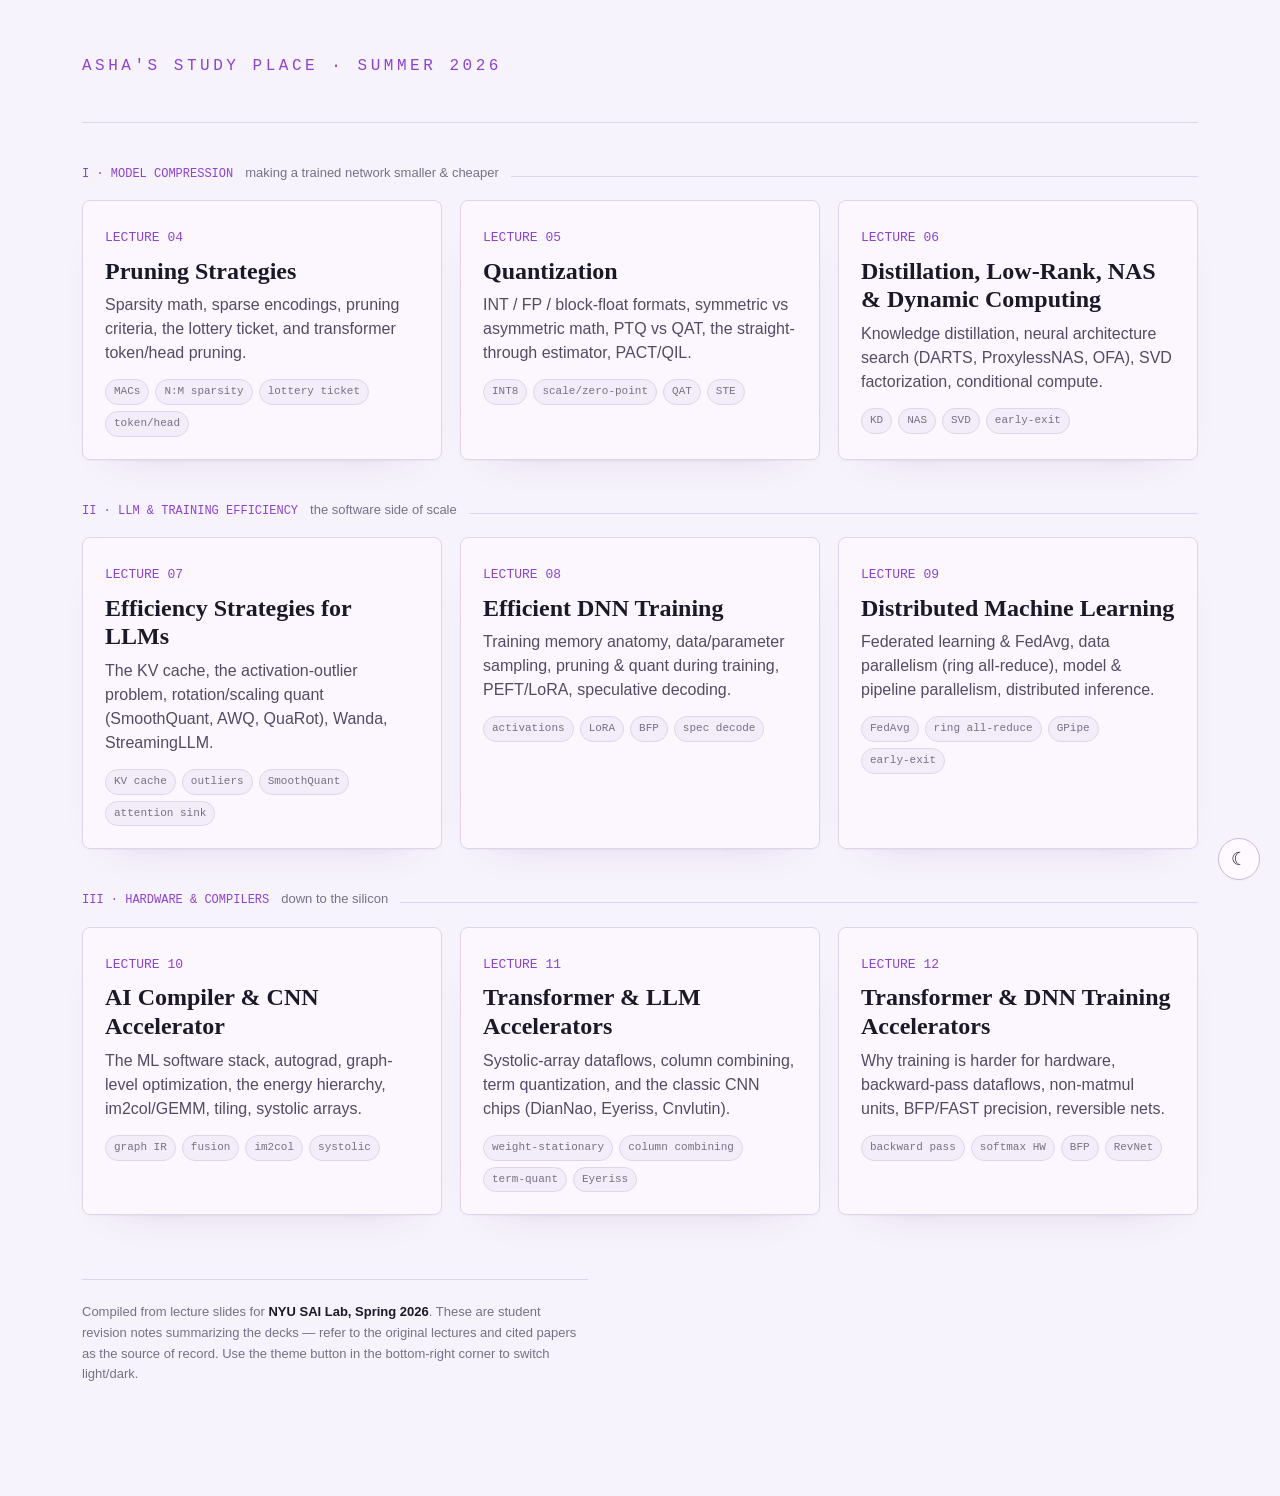
==== commit b24caf55: "Reduce lecture font scale" ====
--- a/index.html
+++ b/index.html
@@ -4,7 +4,7 @@
 <meta charset="utf-8">
 <meta name="viewport" content="width=device-width, initial-scale=1">
 <title>Asha's Study Place — Efficient AI Systems</title>
-<link rel="stylesheet" href="style.css">
+<link rel="stylesheet" href="style.css?v=20260716-font">
 <style>
   .grp { margin: 40px 0 16px; display: flex; align-items: baseline; gap: 12px; }
   .grp .gl {
--- a/style.css
+++ b/style.css
@@ -120,8 +120,8 @@
 var { font-family: var(--serif); font-style: italic; }
 
 main p {
-  font-size: 22px;
-  line-height: 1.62;
+  font-size: 18px;
+  line-height: 1.58;
 }
 
 .wrap {
@@ -200,13 +200,13 @@
   font-size: 16px;
 }
 
-header.mast { margin-bottom: 260px; }
+header.mast { margin-bottom: 150px; }
 
 .eyebrow {
   margin: 0 0 14px;
   color: var(--accent-2);
   font-family: var(--mono);
-  font-size: 20px;
+  font-size: 16px;
   letter-spacing: .22em;
   text-transform: uppercase;
 }
@@ -221,7 +221,7 @@
   text-wrap: balance;
 }
 
-header.mast h1 { font-size: 84px; }
+header.mast h1 { font-size: 58px; }
 
 header.mast .sub,
 .index-hero .sub {
@@ -231,7 +231,7 @@
 }
 
 header.mast .sub {
-  font-size: 27px;
+  font-size: 20px;
   line-height: 1.55;
 }
 
@@ -239,11 +239,11 @@
   display: flex;
   flex-wrap: wrap;
   gap: 8px;
-  font-size: 18px;
+  font-size: 14px;
 }
 
 .chip {
-  padding: 8px 16px;
+  padding: 6px 12px;
   border: 1px solid var(--border);
   border-radius: 999px;
   background: rgba(255, 250, 255, .66);
@@ -268,13 +268,13 @@
   place-items: center;
   flex: none;
   width: 32px;
-  height: 42px;
+  height: 34px;
   border-radius: 10px;
   background: var(--accent);
   color: var(--surface);
   box-shadow: var(--shadow);
   font-family: var(--mono);
-  font-size: 20px;
+  font-size: 16px;
   font-weight: 700;
 }
 
@@ -282,7 +282,7 @@
   margin: 0;
   color: var(--ink);
   font-family: var(--serif);
-  font-size: 42px;
+  font-size: 32px;
   font-weight: 700;
   line-height: 1.15;
   letter-spacing: 0;
@@ -292,15 +292,15 @@
 .sec-head + .lede {
   margin: 4px 0 52px 66px;
   color: var(--ink-soft);
-  font-size: 25px;
+  font-size: 19px;
   line-height: 1.55;
 }
 
 h3 {
-  margin: 56px 0 18px;
+  margin: 42px 0 14px;
   color: var(--ink);
   font-family: var(--sans);
-  font-size: 28px;
+  font-size: 22px;
   font-weight: 650;
   letter-spacing: 0;
 }
@@ -658,7 +658,17 @@
     padding: 38px 0 24px;
   }
   .index-hero h1,
-  header.mast h1 { font-size: 38px; }
+  header.mast h1 { font-size: 34px; }
+  header.mast .sub { font-size: 17px; }
+  .eyebrow { font-size: 13px; }
+  .meta-row { font-size: 12px; }
+  .chip { padding: 5px 10px; }
+  h2 { font-size: 28px; }
+  .sec-head + .lede {
+    margin: 4px 0 28px 50px;
+    font-size: 17px;
+  }
+  main p { font-size: 16px; }
   header.mast { margin-bottom: 58px; }
 }
 
